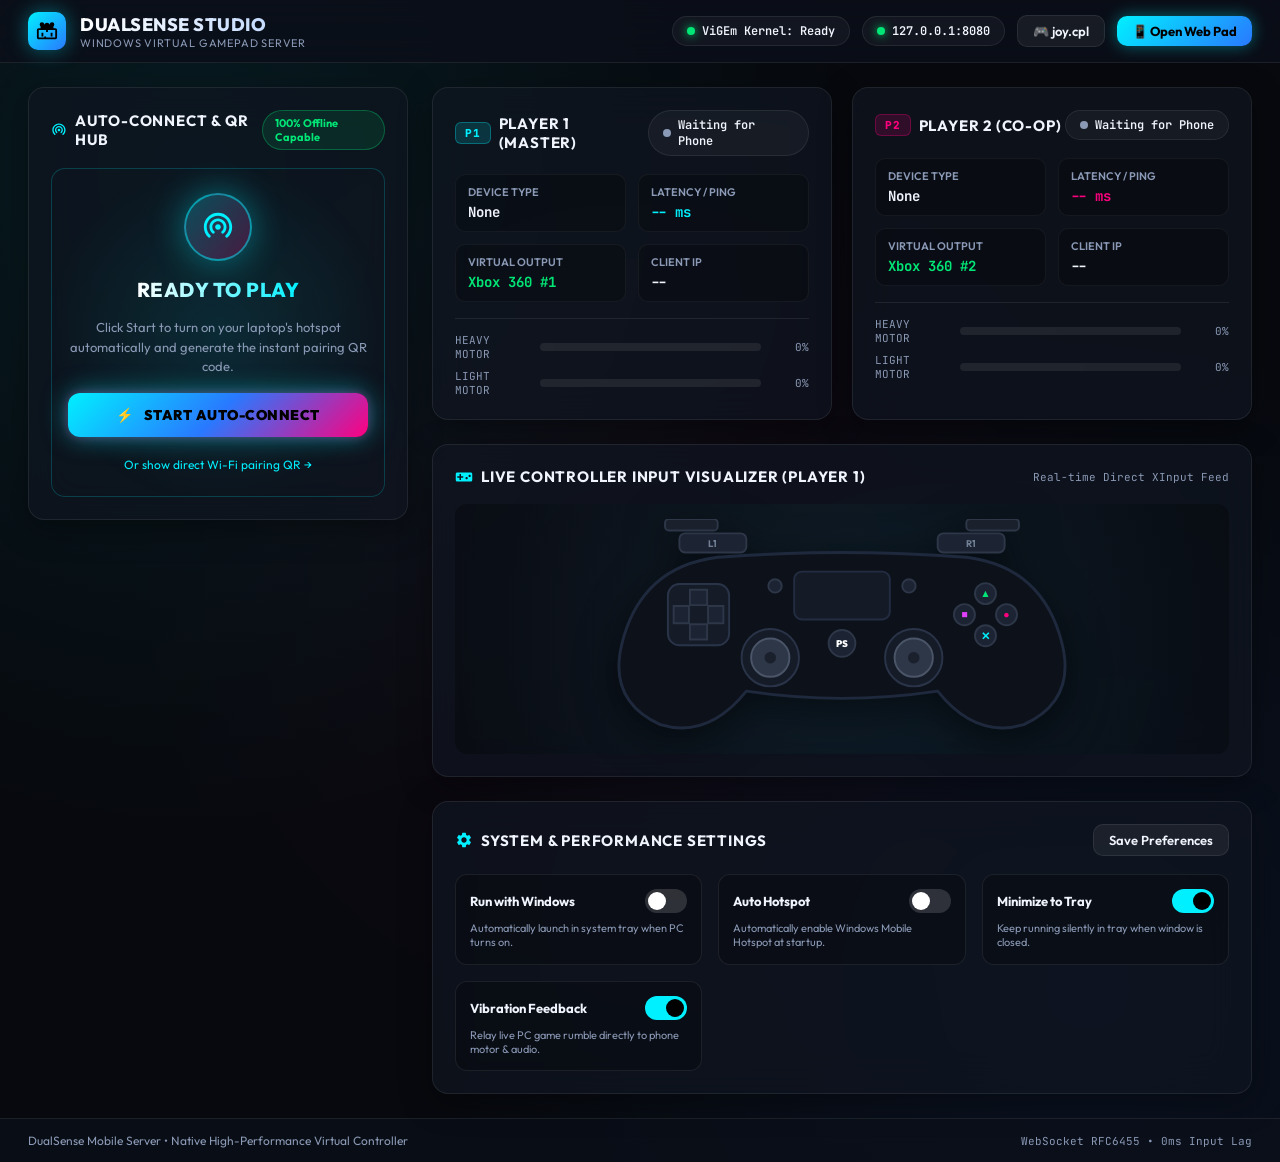
==== server/dashboard.html @ f2cf758e "Initial commit: DualSense Mobile Studio with 3 gamepad profiles, ViGEm emulation, and gyro POV" ====
<!DOCTYPE html>
<html lang="en">
<head>
  <meta charset="UTF-8">
  <meta name="viewport" content="width=device-width, initial-scale=1.0">
  <title>DualSense Studio - Desktop Controller Server</title>
  <link rel="preconnect" href="https://fonts.googleapis.com">
  <link rel="preconnect" href="https://fonts.gstatic.com" crossorigin>
  <link href="https://fonts.googleapis.com/css2?family=Outfit:wght@300;400;500;600;700;800;900&family=JetBrains+Mono:wght@400;600;700&display=swap" rel="stylesheet">
  <style>
    :root {
      --bg: #07090e;
      --panel-bg: rgba(16, 21, 33, 0.72);
      --panel-border: rgba(255, 255, 255, 0.08);
      --panel-glow: rgba(0, 240, 255, 0.12);
      --cyan: #00f0ff;
      --cyan-glow: rgba(0, 240, 255, 0.4);
      --blue: #2979ff;
      --pink: #ff007f;
      --green: #00e676;
      --green-glow: rgba(0, 230, 118, 0.4);
      --yellow: #ffd600;
      --text-main: #f0f4fc;
      --text-muted: #8a99b5;
      --radius: 16px;
      --font-main: 'Outfit', -apple-system, BlinkMacSystemFont, 'Segoe UI', Roboto, sans-serif;
      --font-mono: 'JetBrains Mono', Consolas, monospace;
    }

    * {
      box-sizing: border-box;
      margin: 0;
      padding: 0;
      user-select: none;
    }

    body {
      background-color: var(--bg);
      background-image: 
        radial-gradient(circle at 15% 15%, rgba(0, 240, 255, 0.08) 0%, transparent 45%),
        radial-gradient(circle at 85% 85%, rgba(41, 121, 255, 0.08) 0%, transparent 45%),
        radial-gradient(circle at 50% 50%, rgba(255, 0, 127, 0.04) 0%, transparent 60%);
      color: var(--text-main);
      font-family: var(--font-main);
      min-height: 100vh;
      overflow-x: hidden;
      display: flex;
      flex-direction: column;
    }

    /* Custom Scrollbar */
    ::-webkit-scrollbar { width: 6px; }
    ::-webkit-scrollbar-track { background: transparent; }
    ::-webkit-scrollbar-thumb { background: rgba(255,255,255,0.15); border-radius: 4px; }
    ::-webkit-scrollbar-thumb:hover { background: rgba(0,240,255,0.4); }

    /* Top Navigation Header */
    header {
      background: rgba(11, 15, 25, 0.85);
      backdrop-filter: blur(20px);
      border-bottom: 1px solid var(--panel-border);
      padding: 12px 28px;
      display: flex;
      align-items: center;
      justify-content: space-between;
      position: sticky;
      top: 0;
      z-index: 100;
    }

    .brand {
      display: flex;
      align-items: center;
      gap: 14px;
    }

    .brand-icon {
      width: 38px;
      height: 38px;
      background: linear-gradient(135deg, var(--cyan), var(--blue));
      border-radius: 10px;
      display: flex;
      align-items: center;
      justify-content: center;
      box-shadow: 0 0 20px var(--cyan-glow);
    }

    .brand-icon svg {
      width: 22px;
      height: 22px;
      fill: #000;
    }

    .brand-text h1 {
      font-size: 18px;
      font-weight: 800;
      letter-spacing: 0.5px;
      background: linear-gradient(90deg, #fff, #b8d4ff);
      -webkit-background-clip: text;
      background-clip: text;
      -webkit-text-fill-color: transparent;
    }

    .brand-text p {
      font-size: 11px;
      color: var(--text-muted);
      letter-spacing: 0.8px;
      text-transform: uppercase;
    }

    .nav-status {
      display: flex;
      align-items: center;
      gap: 12px;
    }

    .status-badge {
      display: flex;
      align-items: center;
      gap: 7px;
      padding: 6px 14px;
      border-radius: 30px;
      background: rgba(255, 255, 255, 0.04);
      border: 1px solid var(--panel-border);
      font-size: 12px;
      font-family: var(--font-mono);
      font-weight: 600;
    }

    .dot {
      width: 8px;
      height: 8px;
      border-radius: 50%;
      background: var(--text-muted);
    }

    .dot.green {
      background: var(--green);
      box-shadow: 0 0 10px var(--green);
      animation: pulse 2s infinite;
    }

    .dot.yellow {
      background: var(--yellow);
      box-shadow: 0 0 10px var(--yellow);
    }

    @keyframes pulse {
      0%, 100% { opacity: 1; transform: scale(1); }
      50% { opacity: 0.6; transform: scale(0.9); }
    }

    .btn {
      background: rgba(255, 255, 255, 0.06);
      border: 1px solid var(--panel-border);
      color: var(--text-main);
      padding: 7px 15px;
      border-radius: 10px;
      font-family: var(--font-main);
      font-size: 13px;
      font-weight: 600;
      cursor: pointer;
      display: inline-flex;
      align-items: center;
      gap: 7px;
      transition: all 0.2s ease;
    }

    .btn:hover {
      background: rgba(255, 255, 255, 0.12);
      border-color: rgba(255, 255, 255, 0.2);
      transform: translateY(-1px);
    }

    .btn:active {
      transform: translateY(1px);
    }

    .btn-primary {
      background: linear-gradient(135deg, var(--cyan), var(--blue));
      color: #000;
      font-weight: 700;
      border: none;
      box-shadow: 0 0 16px var(--cyan-glow);
    }

    .btn-primary:hover {
      box-shadow: 0 0 24px rgba(0, 240, 255, 0.6);
      transform: translateY(-1px);
    }

    .btn-hotspot {
      background: linear-gradient(135deg, #ff007f, #7928ca);
      color: #fff;
      font-weight: 700;
      border: none;
      box-shadow: 0 0 16px rgba(255, 0, 127, 0.35);
    }

    .btn-hotspot:hover {
      box-shadow: 0 0 24px rgba(255, 0, 127, 0.6);
    }

    /* Main Content Layout */
    main {
      flex: 1;
      padding: 24px 28px;
      max-width: 1400px;
      margin: 0 auto;
      width: 100%;
      display: grid;
      grid-template-columns: 380px 1fr;
      gap: 24px;
    }

    /* Cards & Panels */
    .card {
      background: var(--panel-bg);
      backdrop-filter: blur(20px);
      border: 1px solid var(--panel-border);
      border-radius: var(--radius);
      padding: 22px;
      box-shadow: 0 8px 32px rgba(0, 0, 0, 0.35);
      position: relative;
      overflow: hidden;
    }

    .card-header {
      display: flex;
      align-items: center;
      justify-content: space-between;
      margin-bottom: 18px;
    }

    .card-title {
      font-size: 15px;
      font-weight: 700;
      text-transform: uppercase;
      letter-spacing: 0.8px;
      color: var(--text-main);
      display: flex;
      align-items: center;
      gap: 8px;
    }

    .card-title svg {
      width: 18px;
      height: 18px;
      fill: var(--cyan);
    }

    /* Left Column: QR Code & Hotspot Hub */
    .connect-hub {
      display: flex;
      flex-direction: column;
      gap: 20px;
    }

    .qr-container {
      background: #ffffff;
      border-radius: 14px;
      padding: 16px;
      display: flex;
      flex-direction: column;
      align-items: center;
      justify-content: center;
      box-shadow: 0 0 30px rgba(0, 240, 255, 0.15);
      margin: 0 auto 16px auto;
      width: 240px;
      height: 240px;
      position: relative;
    }

    #qrCanvas {
      width: 208px;
      height: 208px;
      image-rendering: pixelated;
    }

    .qr-badge {
      font-size: 11px;
      font-weight: 700;
      color: #000;
      background: var(--cyan);
      padding: 4px 10px;
      border-radius: 20px;
      margin-top: 6px;
      text-transform: uppercase;
      letter-spacing: 0.5px;
    }

    .url-box {
      background: rgba(0, 0, 0, 0.4);
      border: 1px solid rgba(255, 255, 255, 0.08);
      border-radius: 12px;
      padding: 10px 14px;
      display: flex;
      align-items: center;
      justify-content: space-between;
      font-family: var(--font-mono);
      font-size: 13px;
      color: var(--cyan);
      margin-bottom: 14px;
    }

    .url-box span {
      overflow: hidden;
      text-overflow: ellipsis;
      white-space: nowrap;
    }

    .copy-btn {
      background: transparent;
      border: none;
      color: var(--text-muted);
      cursor: pointer;
      padding: 4px;
      border-radius: 6px;
      display: flex;
      align-items: center;
      transition: color 0.2s;
    }

    .copy-btn:hover {
      color: var(--cyan);
    }

    .instruction-steps {
      list-style: none;
      display: flex;
      flex-direction: column;
      gap: 12px;
      margin-top: 10px;
    }

    .step-item {
      display: flex;
      align-items: flex-start;
      gap: 12px;
      font-size: 13px;
      color: var(--text-muted);
      line-height: 1.4;
    }

    .step-num {
      background: rgba(0, 240, 255, 0.12);
      color: var(--cyan);
      border: 1px solid rgba(0, 240, 255, 0.3);
      width: 24px;
      height: 24px;
      border-radius: 50%;
      display: flex;
      align-items: center;
      justify-content: center;
      font-weight: 700;
      font-size: 12px;
      flex-shrink: 0;
    }

    /* Hotspot Control Box */
    .hotspot-card {
      background: linear-gradient(145deg, rgba(255, 0, 127, 0.08), rgba(41, 121, 255, 0.05));
      border: 1px solid rgba(255, 0, 127, 0.2);
    }

    .hotspot-status-row {
      display: flex;
      align-items: center;
      justify-content: space-between;
      margin-bottom: 14px;
    }

    .hotspot-state-text {
      font-size: 14px;
      font-weight: 600;
    }

    .hotspot-actions {
      display: grid;
      grid-template-columns: 1fr auto;
      gap: 10px;
    }

    /* Hero Start Section */
    .start-hero {
      text-align: center;
      padding: 24px 16px;
      display: flex;
      flex-direction: column;
      align-items: center;
      gap: 16px;
      background: radial-gradient(circle at center, rgba(0, 240, 255, 0.1) 0%, transparent 75%);
      border-radius: 14px;
      border: 1px solid rgba(0, 240, 255, 0.2);
    }

    .radar-pulse-icon {
      width: 68px;
      height: 68px;
      border-radius: 50%;
      background: linear-gradient(135deg, rgba(0, 240, 255, 0.25), rgba(255, 0, 127, 0.25));
      border: 2px solid rgba(0, 240, 255, 0.5);
      display: flex;
      align-items: center;
      justify-content: center;
      box-shadow: 0 0 35px var(--cyan-glow);
      animation: pulse 2s infinite;
    }

    .radar-pulse-icon svg {
      width: 34px;
      height: 34px;
      fill: var(--cyan);
    }

    .start-hero-title {
      font-size: 20px;
      font-weight: 800;
      letter-spacing: 0.5px;
      background: linear-gradient(90deg, #fff, #00f0ff);
      -webkit-background-clip: text;
      background-clip: text;
      -webkit-text-fill-color: transparent;
    }

    .start-hero-sub {
      font-size: 13px;
      color: var(--text-muted);
      line-height: 1.5;
      max-width: 320px;
    }

    .btn-hero-start {
      background: linear-gradient(135deg, #00f0ff 0%, #2979ff 50%, #ff007f 100%);
      color: #000;
      font-size: 14px;
      font-weight: 900;
      padding: 13px 24px;
      border-radius: 12px;
      border: none;
      box-shadow: 0 0 25px rgba(0, 240, 255, 0.5), 0 0 10px rgba(255, 0, 127, 0.4);
      cursor: pointer;
      display: inline-flex;
      align-items: center;
      gap: 10px;
      transition: all 0.25s ease;
      width: 100%;
      justify-content: center;
      text-transform: uppercase;
      letter-spacing: 0.5px;
    }

    .btn-hero-start:hover {
      transform: translateY(-2px) scale(1.02);
      box-shadow: 0 0 40px rgba(0, 240, 255, 0.7), 0 0 20px rgba(255, 0, 127, 0.6);
    }

    .offline-badge {
      font-size: 11px;
      color: #00e676;
      font-weight: 700;
      background: rgba(0, 230, 118, 0.1);
      border: 1px solid rgba(0, 230, 118, 0.3);
      padding: 5px 12px;
      border-radius: 20px;
    }

    /* Tabs inside active pairing section */
    .qr-mode-tabs {
      display: flex;
      gap: 8px;
      background: rgba(0, 0, 0, 0.35);
      padding: 4px;
      border-radius: 10px;
      margin-bottom: 14px;
      border: 1px solid var(--panel-border);
    }

    .qr-tab {
      flex: 1;
      background: transparent;
      border: none;
      color: var(--text-muted);
      font-family: var(--font-main);
      font-size: 12px;
      font-weight: 700;
      padding: 8px 10px;
      border-radius: 8px;
      cursor: pointer;
      transition: all 0.2s;
      text-align: center;
    }

    .qr-tab.active {
      background: rgba(0, 240, 255, 0.15);
      color: var(--cyan);
      border: 1px solid rgba(0, 240, 255, 0.3);
      box-shadow: 0 0 12px rgba(0, 240, 255, 0.2);
    }

    .qr-instruction-banner {
      background: rgba(0, 240, 255, 0.08);
      border: 1px solid rgba(0, 240, 255, 0.2);
      border-radius: 10px;
      padding: 10px 12px;
      font-size: 12px;
      color: var(--text-main);
      line-height: 1.4;
      margin-bottom: 14px;
      text-align: center;
    }

    .credentials-box {
      background: rgba(0, 0, 0, 0.4);
      border: 1px solid var(--panel-border);
      border-radius: 12px;
      padding: 12px 14px;
      display: flex;
      flex-direction: column;
      gap: 8px;
      margin-bottom: 14px;
      font-family: var(--font-mono);
      font-size: 12px;
    }

    .cred-row {
      display: flex;
      align-items: center;
      justify-content: space-between;
    }

    .cred-label {
      color: var(--text-muted);
      font-size: 11px;
    }

    .cred-val {
      color: var(--cyan);
      font-weight: 700;
    }

    .connected-toast {
      background: linear-gradient(135deg, rgba(0, 230, 118, 0.2), rgba(0, 240, 255, 0.2));
      border: 1px solid var(--green);
      box-shadow: 0 0 20px var(--green-glow);
      color: #fff;
      font-weight: 700;
      font-size: 13px;
      text-align: center;
      padding: 10px;
      border-radius: 10px;
      margin-bottom: 12px;
      animation: pulse 1.5s infinite;
    }

    .hotspot-footer-actions {
      display: grid;
      grid-template-columns: 1fr 1fr;
      gap: 10px;
    }

    /* Right Column: Dashboard & Real-Time Gamepad */
    .dashboard-view {
      display: flex;
      flex-direction: column;
      gap: 24px;
    }

    /* Player Slots Grid */
    .slots-grid {
      display: grid;
      grid-template-columns: 1fr 1fr;
      gap: 20px;
    }

    .slot-card {
      position: relative;
      border: 1px solid var(--panel-border);
      transition: all 0.3s ease;
    }

    .slot-card.active {
      border-color: rgba(0, 240, 255, 0.4);
      box-shadow: 0 0 25px rgba(0, 240, 255, 0.15);
    }

    .slot-badge {
      font-size: 11px;
      font-weight: 800;
      padding: 3px 9px;
      border-radius: 6px;
      text-transform: uppercase;
      font-family: var(--font-mono);
    }

    .slot-badge.p1 {
      background: rgba(0, 240, 255, 0.15);
      color: var(--cyan);
      border: 1px solid rgba(0, 240, 255, 0.3);
    }

    .slot-badge.p2 {
      background: rgba(255, 0, 127, 0.15);
      color: var(--pink);
      border: 1px solid rgba(255, 0, 127, 0.3);
    }

    .slot-info-grid {
      display: grid;
      grid-template-columns: 1fr 1fr;
      gap: 12px;
      margin: 16px 0;
    }

    .stat-box {
      background: rgba(0, 0, 0, 0.25);
      border: 1px solid rgba(255, 255, 255, 0.05);
      border-radius: 10px;
      padding: 10px 12px;
    }

    .stat-label {
      font-size: 11px;
      color: var(--text-muted);
      text-transform: uppercase;
      margin-bottom: 4px;
      font-weight: 600;
    }

    .stat-val {
      font-size: 14px;
      font-weight: 700;
      font-family: var(--font-mono);
    }

    .rumble-bars {
      display: flex;
      flex-direction: column;
      gap: 8px;
      margin-top: 14px;
      padding-top: 14px;
      border-top: 1px solid var(--panel-border);
    }

    .motor-row {
      display: flex;
      align-items: center;
      gap: 10px;
      font-size: 12px;
      color: var(--text-muted);
    }

    .motor-row span {
      width: 75px;
      font-size: 11px;
      font-family: var(--font-mono);
    }

    .bar-track {
      flex: 1;
      height: 8px;
      background: rgba(255, 255, 255, 0.08);
      border-radius: 4px;
      overflow: hidden;
    }

    .bar-fill {
      height: 100%;
      width: 0%;
      border-radius: 4px;
      transition: width 0.08s ease;
    }

    .bar-fill.heavy {
      background: linear-gradient(90deg, #ff007f, #ff5252);
    }

    .bar-fill.light {
      background: linear-gradient(90deg, var(--cyan), var(--blue));
    }

    /* Virtual Gamepad Real-Time Visualizer */
    .gamepad-visualizer-card {
      border: 1px solid var(--panel-border);
      position: relative;
    }

    .visualizer-container {
      display: flex;
      align-items: center;
      justify-content: center;
      padding: 15px;
      background: radial-gradient(circle at center, rgba(0, 240, 255, 0.05) 0%, rgba(0, 0, 0, 0.3) 100%);
      border-radius: 12px;
    }

    .gamepad-svg-wrapper {
      position: relative;
      width: 480px;
      height: 220px;
    }

    svg.gamepad-svg {
      width: 100%;
      height: 100%;
      filter: drop-shadow(0 10px 20px rgba(0,0,0,0.5));
    }

    /* Settings & Options Panel */
    .settings-grid {
      display: grid;
      grid-template-columns: repeat(auto-fit, minmax(220px, 1fr));
      gap: 16px;
      margin-top: 14px;
    }

    .setting-item {
      background: rgba(0, 0, 0, 0.25);
      border: 1px solid var(--panel-border);
      border-radius: 12px;
      padding: 14px;
      display: flex;
      flex-direction: column;
      gap: 8px;
    }

    .setting-header {
      display: flex;
      align-items: center;
      justify-content: space-between;
    }

    .setting-title {
      font-size: 13px;
      font-weight: 700;
    }

    .setting-desc {
      font-size: 11px;
      color: var(--text-muted);
      line-height: 1.3;
    }

    /* Switch toggle */
    .switch {
      position: relative;
      display: inline-block;
      width: 42px;
      height: 24px;
    }

    .switch input {
      opacity: 0;
      width: 0;
      height: 0;
    }

    .slider {
      position: absolute;
      cursor: pointer;
      top: 0; left: 0; right: 0; bottom: 0;
      background-color: rgba(255, 255, 255, 0.15);
      transition: .25s;
      border-radius: 24px;
    }

    .slider:before {
      position: absolute;
      content: "";
      height: 18px;
      width: 18px;
      left: 3px;
      bottom: 3px;
      background-color: white;
      transition: .25s;
      border-radius: 50%;
    }

    input:checked + .slider {
      background-color: var(--cyan);
    }

    input:checked + .slider:before {
      transform: translateX(18px);
      background-color: #000;
    }

    /* Footer */
    footer {
      border-top: 1px solid var(--panel-border);
      padding: 14px 28px;
      font-size: 12px;
      color: var(--text-muted);
      display: flex;
      align-items: center;
      justify-content: space-between;
      background: rgba(11, 15, 25, 0.6);
    }

    /* Live Gamepad SVG styles */
    .pad-btn { fill: #1c2333; stroke: #2d3748; stroke-width: 2; transition: all 0.05s; }
    .pad-btn.pressed { fill: var(--cyan) !important; filter: drop-shadow(0 0 8px var(--cyan)); stroke: #fff; }
    .pad-btn-pink.pressed { fill: var(--pink) !important; filter: drop-shadow(0 0 8px var(--pink)); stroke: #fff; }
    .pad-stick-base { fill: #151b27; stroke: #2a3449; stroke-width: 2; }
    .pad-stick-head { fill: #2d3748; stroke: #4a5568; stroke-width: 2; transition: transform 0.05s; }
    .pad-trigger { fill: #1a202c; stroke: #2d3748; stroke-width: 2; }
    .pad-trigger.pressed { fill: var(--blue); }

    /* Responsive */
    @media (max-width: 960px) {
      main {
        grid-template-columns: 1fr;
      }
      .slots-grid {
        grid-template-columns: 1fr;
      }
    }
  </style>
</head>
<body>

  <!-- Top Header Navigation -->
  <header>
    <div class="brand">
      <div class="brand-icon">
        <svg viewBox="0 0 24 24"><path d="M17.5 7.5a2.5 2.5 0 1 0 0-5 2.5 2.5 0 0 0 0 5zm-11 0a2.5 2.5 0 1 0 0-5 2.5 2.5 0 0 0 0 5zM8 14H6v2h2v-2zm10 0h-2v2h2v-2zm-5-3h-2v2h2v-2zm-5 5H6v2h2v-2zm10 0h-2v2h2v-2zm-7 2h-2v2h2v-2zM21 9h-2V6c0-.55-.45-1-1-1h-3.18C14.4 3.84 13.3 3 12 3s-2.4.84-2.82 2H6c-.55 0-1 .45-1 1v3H3c-1.1 0-2 .9-2 2v8c0 1.1.9 2 2 2h18c1.1 0 2-.9 2-2v-8c0-1.1-.9-2-2-2zm0 10H3v-8h18v8z"/></svg>
      </div>
      <div class="brand-text">
        <h1>DUALSENSE STUDIO</h1>
        <p>Windows Virtual Gamepad Server</p>
      </div>
    </div>

    <div class="nav-status">
      <div class="status-badge" id="vigemStatusBadge">
        <div class="dot green" id="vigemDot"></div>
        <span id="vigemText">ViGEm Kernel: Ready</span>
      </div>

      <div class="status-badge" id="ipBadge">
        <div class="dot green"></div>
        <span id="ipText">127.0.0.1:8080</span>
      </div>

      <button class="btn" id="btnJoyCpl" title="Open Windows Game Controllers Dialog">
        🎮 joy.cpl
      </button>

      <button class="btn btn-primary" id="btnOpenMobile" title="Open Mobile Controller in Browser">
        📱 Open Web Pad
      </button>
    </div>
  </header>

  <!-- Main Content Body -->
  <main>

    <!-- LEFT COLUMN: Quick-Connect & Hotspot Automation Hub -->
    <div class="connect-hub">

      <!-- Smart Auto-Connect Hub Card -->
      <div class="card">
        <div class="card-header">
          <div class="card-title">
            <svg viewBox="0 0 24 24"><path d="M12 2C6.48 2 2 6.48 2 12c0 2.85 1.2 5.42 3.12 7.24.41.39 1.05.38 1.45-.02.38-.38.38-1 .01-1.39C5.03 16.31 4 14.28 4 12c0-4.41 3.59-8 8-8s8 3.59 8 8c0 2.28-1.03 4.31-2.58 5.83-.37.39-.37 1.01.01 1.39.4.4 1.04.41 1.45.02C20.8 17.42 22 14.85 22 12c0-5.52-4.48-10-10-10zm0 4c-3.31 0-6 2.69-6 6 0 1.77.78 3.37 2.02 4.47.4.36 1.03.34 1.41-.04.37-.38.36-.99-.02-1.37C8.55 14.3 8 13.21 8 12c0-2.21 1.79-4 4-4s4 1.79 4 4c0 1.21-.55 2.3-1.41 3.06-.38.38-.39.99-.02 1.37.38.38 1.01.4 1.41.04C17.22 15.37 18 13.77 18 12c0-3.31-2.69-6-6-6zm0 4c-1.1 0-2 .9-2 2s.9 2 2 2 2-.9 2-2-.9-2-2-2z"/></svg>
            Auto-Connect & QR Hub
          </div>
          <span class="offline-badge">100% Offline Capable</span>
        </div>

        <!-- 1. START HERO (Shown when Hotspot is OFF) -->
        <div id="startHeroSection" class="start-hero">
          <div class="radar-pulse-icon">
            <svg viewBox="0 0 24 24"><path d="M12 2C6.48 2 2 6.48 2 12c0 2.85 1.2 5.42 3.12 7.24.41.39 1.05.38 1.45-.02.38-.38.38-1 .01-1.39C5.03 16.31 4 14.28 4 12c0-4.41 3.59-8 8-8s8 3.59 8 8c0 2.28-1.03 4.31-2.58 5.83-.37.39-.37 1.01.01 1.39.4.4 1.04.41 1.45.02C20.8 17.42 22 14.85 22 12c0-5.52-4.48-10-10-10zm0 4c-3.31 0-6 2.69-6 6 0 1.77.78 3.37 2.02 4.47.4.36 1.03.34 1.41-.04.37-.38.36-.99-.02-1.37C8.55 14.3 8 13.21 8 12c0-2.21 1.79-4 4-4s4 1.79 4 4c0 1.21-.55 2.3-1.41 3.06-.38.38-.39.99-.02 1.37.38.38 1.01.4 1.41.04C17.22 15.37 18 13.77 18 12c0-3.31-2.69-6-6-6zm0 4c-1.1 0-2 .9-2 2s.9 2 2 2 2-.9 2-2-.9-2-2-2z"/></svg>
          </div>
          <h2 class="start-hero-title">READY TO PLAY</h2>
          <p class="start-hero-sub">Click Start to turn on your laptop's hotspot automatically and generate the instant pairing QR code.</p>
          <button class="btn btn-hero-start" id="btnBigStart">
            <span>⚡</span>
            <span>START AUTO-CONNECT</span>
          </button>
          <a href="#" id="linkDirectWifi" style="color: var(--cyan); font-size: 12px; text-decoration: none; margin-top: 4px;">
            Or show direct Wi-Fi pairing QR &rarr;
          </a>
        </div>

        <!-- 2. ACTIVE PAIRING SECTION (Shown when Hotspot is ON or Start clicked) -->
        <div id="activePairingSection" style="display: none;">
          <!-- Tabs for Wi-Fi Join QR vs Gamepad Link QR -->
          <div class="qr-mode-tabs">
            <button class="qr-tab active" id="tabWifiQR">📶 1-Tap Wi-Fi Join</button>
            <button class="qr-tab" id="tabGamepadQR">🌐 Gamepad Link</button>
          </div>

          <!-- Dynamic QR Container -->
          <div class="qr-container">
            <div id="qrCanvas" style="width: 216px; height: 216px; display: flex; align-items: center; justify-content: center;"></div>
          </div>

          <!-- Helper Instructions for current mode -->
          <div class="qr-instruction-banner" id="qrModeInfo">
            📷 Point phone camera at QR &rarr; Tap <b>"Join Network"</b>. Phone connects to laptop hotspot automatically!
          </div>

          <!-- Hotspot / Network Credentials Info Box -->
          <div class="credentials-box">
            <div class="cred-row">
              <span class="cred-label">📶 HOTSPOT SSID:</span>
              <span class="cred-val" id="dispSsid">dpc</span>
            </div>
            <div class="cred-row">
              <span class="cred-label">🔑 PASSWORD:</span>
              <span class="cred-val" id="dispPass">12345678</span>
            </div>
            <div class="cred-row">
              <span class="cred-label">🌐 GAMEPAD URL:</span>
              <span class="cred-val" id="dispUrl">http://192.168.137.1:8080</span>
            </div>
          </div>

          <!-- Quick Manual / Fallback Guide -->
          <div style="background: rgba(255, 255, 255, 0.04); border: 1px dashed rgba(255, 255, 255, 0.15); border-radius: 10px; padding: 10px 12px; font-size: 11px; color: var(--text-muted); line-height: 1.5; margin-bottom: 14px;">
            💡 <b>Agar Camera Scan na kare:</b><br>
            1. Phone Settings &rarr; Wi-Fi &rarr; Connect to <b>"dpc"</b> (Password: <b>12345678</b>)<br>
            2. Phone ke Chrome ya Safari me open karein: <b style="color: var(--cyan);">http://192.168.137.1:8080</b>
          </div>

          <!-- Phone Connected Alert Toast -->
          <div id="phoneConnectedToast" class="connected-toast" style="display: none;">
            🎉 Phone Connected! Gamepad Ready to Play!
          </div>

          <!-- Hotspot Footer Actions -->
          <div class="hotspot-footer-actions">
            <button class="btn" id="btnStopHotspot">⏹️ Stop Hotspot</button>
            <button class="btn btn-primary" id="btnCopyGamepadUrl">📋 Copy URL</button>
          </div>
          <div style="margin-top: 10px; display: flex; justify-content: center;">
            <button class="btn" id="btnHotspotSettings" style="font-size: 11px; padding: 5px 12px;">
              ⚙️ Windows Hotspot Settings
            </button>
          </div>
        </div>

      </div>

    </div>

    <!-- RIGHT COLUMN: Dashboard & Live Visualizer -->
    <div class="dashboard-view">

      <!-- Player Slots Grid -->
      <div class="slots-grid">

        <!-- Player 1 Slot -->
        <div class="card slot-card" id="p1Card">
          <div class="card-header">
            <div class="card-title">
              <span class="slot-badge p1">P1</span>
              Player 1 (Master)
            </div>
            <span class="status-badge" id="p1StatusBadge">
              <div class="dot" id="p1Dot"></div>
              <span id="p1StatusText">Waiting for Phone</span>
            </span>
          </div>

          <div class="slot-info-grid">
            <div class="stat-box">
              <div class="stat-label">Device Type</div>
              <div class="stat-val" id="p1Device">None</div>
            </div>
            <div class="stat-box">
              <div class="stat-label">Latency / Ping</div>
              <div class="stat-val" id="p1Latency" style="color: var(--cyan);">-- ms</div>
            </div>
            <div class="stat-box">
              <div class="stat-label">Virtual Output</div>
              <div class="stat-val" style="color: var(--green);">Xbox 360 #1</div>
            </div>
            <div class="stat-box">
              <div class="stat-label">Client IP</div>
              <div class="stat-val" id="p1IP">--</div>
            </div>
          </div>

          <!-- Real-Time Game Force Feedback Rumble Meters -->
          <div class="rumble-bars">
            <div class="motor-row">
              <span>HEAVY MOTOR</span>
              <div class="bar-track">
                <div class="bar-fill heavy" id="p1HeavyBar"></div>
              </div>
              <span id="p1HeavyVal" style="width: 38px; text-align: right;">0%</span>
            </div>
            <div class="motor-row">
              <span>LIGHT MOTOR</span>
              <div class="bar-track">
                <div class="bar-fill light" id="p1LightBar"></div>
              </div>
              <span id="p1LightVal" style="width: 38px; text-align: right;">0%</span>
            </div>
          </div>
        </div>

        <!-- Player 2 Slot -->
        <div class="card slot-card" id="p2Card">
          <div class="card-header">
            <div class="card-title">
              <span class="slot-badge p2">P2</span>
              Player 2 (Co-op)
            </div>
            <span class="status-badge" id="p2StatusBadge">
              <div class="dot" id="p2Dot"></div>
              <span id="p2StatusText">Waiting for Phone</span>
            </span>
          </div>

          <div class="slot-info-grid">
            <div class="stat-box">
              <div class="stat-label">Device Type</div>
              <div class="stat-val" id="p2Device">None</div>
            </div>
            <div class="stat-box">
              <div class="stat-label">Latency / Ping</div>
              <div class="stat-val" id="p2Latency" style="color: var(--pink);">-- ms</div>
            </div>
            <div class="stat-box">
              <div class="stat-label">Virtual Output</div>
              <div class="stat-val" style="color: var(--green);">Xbox 360 #2</div>
            </div>
            <div class="stat-box">
              <div class="stat-label">Client IP</div>
              <div class="stat-val" id="p2IP">--</div>
            </div>
          </div>

          <div class="rumble-bars">
            <div class="motor-row">
              <span>HEAVY MOTOR</span>
              <div class="bar-track">
                <div class="bar-fill heavy" id="p2HeavyBar"></div>
              </div>
              <span id="p2HeavyVal" style="width: 38px; text-align: right;">0%</span>
            </div>
            <div class="motor-row">
              <span>LIGHT MOTOR</span>
              <div class="bar-track">
                <div class="bar-fill light" id="p2LightBar"></div>
              </div>
              <span id="p2LightVal" style="width: 38px; text-align: right;">0%</span>
            </div>
          </div>
        </div>

      </div>

      <!-- Real-Time Interactive Gamepad Visualizer -->
      <div class="card gamepad-visualizer-card">
        <div class="card-header">
          <div class="card-title">
            <svg viewBox="0 0 24 24"><path d="M21 6H3c-1.1 0-2 .9-2 2v8c0 1.1.9 2 2 2h18c1.1 0 2-.9 2-2V8c0-1.1-.9-2-2-2zm-10 7H8v3H6v-3H3v-2h3V8h2v3h3v2zm4.5 2c-.83 0-1.5-.67-1.5-1.5s.67-1.5 1.5-1.5 1.5.67 1.5 1.5-.67 1.5-1.5 1.5zm4-3c-.83 0-1.5-.67-1.5-1.5S18.67 9 19.5 9s1.5.67 1.5 1.5-.67 1.5-1.5 1.5z"/></svg>
            Live Controller Input Visualizer (Player 1)
          </div>
          <span style="font-size: 11px; color: var(--text-muted); font-family: var(--font-mono);">
            Real-time Direct XInput Feed
          </span>
        </div>

        <div class="visualizer-container">
          <div class="gamepad-svg-wrapper">
            <svg class="gamepad-svg" viewBox="0 0 500 230">
              <!-- Gamepad Body Outline -->
              <path d="M120,40 Q250,30 380,40 Q460,50 480,130 Q495,190 440,215 Q390,230 350,180 Q250,195 150,180 Q110,230 60,215 Q5,190 20,130 Q40,50 120,40 Z" fill="#0d111a" stroke="#1f293d" stroke-width="3"/>
              
              <!-- Triggers & Bumpers -->
              <rect id="vBtnL1" class="pad-btn" x="80" y="15" width="70" height="20" rx="6"/>
              <text x="115" y="29" fill="#718096" font-size="10" font-weight="700" text-anchor="middle" font-family="Outfit">L1</text>

              <rect id="vBtnR1" class="pad-btn" x="350" y="15" width="70" height="20" rx="6"/>
              <text x="385" y="29" fill="#718096" font-size="10" font-weight="700" text-anchor="middle" font-family="Outfit">R1</text>

              <rect id="vBtnL2" class="pad-trigger" x="65" y="0" width="55" height="12" rx="4"/>
              <rect id="vBtnR2" class="pad-trigger" x="380" y="0" width="55" height="12" rx="4"/>

              <!-- D-PAD Cross -->
              <g transform="translate(100, 100)">
                <rect class="pad-stick-base" x="-32" y="-32" width="64" height="64" rx="12"/>
                <path id="vBtnUp" class="pad-btn" d="M-9,-26 h18 v16 h-18 z"/>
                <path id="vBtnDown" class="pad-btn" d="M-9,10 h18 v16 h-18 z"/>
                <path id="vBtnLeft" class="pad-btn" d="M-26,-9 h16 v18 h-16 z"/>
                <path id="vBtnRight" class="pad-btn" d="M10,-9 h16 v18 h-16 z"/>
              </g>

              <!-- Left Analog Stick -->
              <g id="vStickLGroup" transform="translate(175, 145)">
                <circle class="pad-stick-base" r="30"/>
                <circle id="vStickLHead" class="pad-stick-head" r="20"/>
                <circle r="6" fill="#1a202c"/>
              </g>

              <!-- Center Touchpad / Logo -->
              <rect x="200" y="55" width="100" height="50" rx="8" fill="#141a26" stroke="#232d42" stroke-width="2"/>
              <circle id="vBtnPS" class="pad-btn" cx="250" cy="130" r="14"/>
              <text x="250" y="134" fill="#fff" font-size="10" font-weight="900" text-anchor="middle" font-family="Outfit">PS</text>

              <circle id="vBtnShare" class="pad-btn" cx="180" cy="70" r="7"/>
              <circle id="vBtnOptions" class="pad-btn" cx="320" cy="70" r="7"/>

              <!-- Right Analog Stick -->
              <g id="vStickRGroup" transform="translate(325, 145)">
                <circle class="pad-stick-base" r="30"/>
                <circle id="vStickRHead" class="pad-stick-head" r="20"/>
                <circle r="6" fill="#1a202c"/>
              </g>

              <!-- Action Buttons (Cross, Circle, Square, Triangle) -->
              <g transform="translate(400, 100)">
                <!-- Triangle (North) -->
                <circle id="vBtnTriangle" class="pad-btn" cx="0" cy="-22" r="11"/>
                <text x="0" y="-18" fill="#00e676" font-size="11" font-weight="800" text-anchor="middle">▲</text>

                <!-- Circle (East) -->
                <circle id="vBtnCircle" class="pad-btn pad-btn-pink" cx="22" cy="0" r="11"/>
                <text x="22" y="4" fill="#ff007f" font-size="11" font-weight="800" text-anchor="middle">●</text>

                <!-- Cross (South) -->
                <circle id="vBtnCross" class="pad-btn" cx="0" cy="22" r="11"/>
                <text x="0" y="26" fill="#00f0ff" font-size="12" font-weight="900" text-anchor="middle">✕</text>

                <!-- Square (West) -->
                <circle id="vBtnSquare" class="pad-btn pad-btn-pink" cx="-22" cy="0" r="11"/>
                <text x="-22" y="4" fill="#e040fb" font-size="11" font-weight="800" text-anchor="middle">■</text>
              </g>
            </svg>
          </div>
        </div>
      </div>

      <!-- Desktop Settings Panel -->
      <div class="card">
        <div class="card-header">
          <div class="card-title">
            <svg viewBox="0 0 24 24"><path d="M19.14 12.94c.04-.3.06-.61.06-.94 0-.32-.02-.64-.07-.94l2.03-1.58c.18-.14.23-.41.12-.61l-1.92-3.32c-.12-.22-.37-.29-.59-.22l-2.39.96c-.5-.38-1.03-.7-1.62-.94l-.36-2.54c-.04-.24-.24-.41-.48-.41h-3.84c-.24 0-.43.17-.47.41l-.36 2.54c-.59.24-1.13.57-1.62.94l-2.39-.96c-.22-.08-.47 0-.59.22L2.74 8.87c-.12.21-.08.47.12.61l2.03 1.58c-.05.3-.09.63-.09.94s.02.64.07.94l-2.03 1.58c-.18.14-.23.41-.12.61l1.92 3.32c.12.22.37.29.59.22l2.39-.96c.5.38 1.03.7 1.62.94l.36 2.54c.05.24.24.41.48.41h3.84c.24 0 .44-.17.47-.41l.36-2.54c.59-.24 1.13-.56 1.62-.94l2.39.96c.22.08.47 0 .59-.22l1.92-3.32c.12-.22.07-.47-.12-.61l-2.01-1.58zM12 15.6c-1.98 0-3.6-1.62-3.6-3.6s1.62-3.6 3.6-3.6 3.6 1.62 3.6 3.6-1.62 3.6-3.6 3.6z"/></svg>
            System & Performance Settings
          </div>
          <button class="btn" id="btnSaveSettings">Save Preferences</button>
        </div>

        <div class="settings-grid">
          <div class="setting-item">
            <div class="setting-header">
              <span class="setting-title">Run with Windows</span>
              <label class="switch">
                <input type="checkbox" id="chkAutoStart">
                <span class="slider"></span>
              </label>
            </div>
            <span class="setting-desc">Automatically launch in system tray when PC turns on.</span>
          </div>

          <div class="setting-item">
            <div class="setting-header">
              <span class="setting-title">Auto Hotspot</span>
              <label class="switch">
                <input type="checkbox" id="chkAutoHotspot">
                <span class="slider"></span>
              </label>
            </div>
            <span class="setting-desc">Automatically enable Windows Mobile Hotspot at startup.</span>
          </div>

          <div class="setting-item">
            <div class="setting-header">
              <span class="setting-title">Minimize to Tray</span>
              <label class="switch">
                <input type="checkbox" id="chkMinimizeTray" checked>
                <span class="slider"></span>
              </label>
            </div>
            <span class="setting-desc">Keep running silently in tray when window is closed.</span>
          </div>

          <div class="setting-item">
            <div class="setting-header">
              <span class="setting-title">Vibration Feedback</span>
              <label class="switch">
                <input type="checkbox" id="chkVibration" checked>
                <span class="slider"></span>
              </label>
            </div>
            <span class="setting-desc">Relay live PC game rumble directly to phone motor & audio.</span>
          </div>
        </div>
      </div>

    </div>

  </main>

  <!-- Bottom System Footer -->
  <footer>
    <div>DualSense Mobile Server &bull; Native High-Performance Virtual Controller</div>
    <div style="font-family: var(--font-mono); font-size: 11px;">WebSocket RFC6455 &bull; 0ms Input Lag</div>
  </footer>

  <!-- Self-Contained Zero-Dependency QR Code Generator Engine -->
  <script>
    // Lightweight QR Code Generator implementation (Zero External Dependencies)
    (function(window) {
      function QR8bitByte(data) {
        this.mode = 4;
        this.data = data;
      }
      QR8bitByte.prototype = {
        getLength: function() { return this.data.length; },
        write: function(buffer) {
          for (var i = 0; i < this.data.length; i++) {
            buffer.put(this.data.charCodeAt(i), 8);
          }
        }
      };

      function QRCodeModel(typeNumber, errorCorrectLevel) {
        this.typeNumber = typeNumber;
        this.errorCorrectLevel = errorCorrectLevel;
        this.modules = null;
        this.moduleCount = 0;
        this.dataCache = null;
        this.dataList = [];
      }

      QRCodeModel.prototype = {
        addData: function(data) {
          this.dataList.push(new QR8bitByte(data));
          this.dataCache = null;
        },
        isDark: function(row, col) {
          if (row < 0 || this.moduleCount <= row || col < 0 || this.moduleCount <= col) {
            throw new Error(row + "," + col);
          }
          return this.modules[row][col];
        },
        getModuleCount: function() { return this.moduleCount; },
        make: function() {
          this.makeImpl(false, this.getBestMaskPattern());
        },
        makeImpl: function(test, maskPattern) {
          this.moduleCount = this.typeNumber * 4 + 17;
          this.modules = new Array(this.moduleCount);
          for (var row = 0; row < this.moduleCount; row++) {
            this.modules[row] = new Array(this.moduleCount);
            for (var col = 0; col < this.moduleCount; col++) {
              this.modules[row][col] = null;
            }
          }
          this.setupPositionProbePattern(0, 0);
          this.setupPositionProbePattern(this.moduleCount - 7, 0);
          this.setupPositionProbePattern(0, this.moduleCount - 7);
          this.setupPositionAdjustPattern();
          this.setupTimingPattern();
          this.setupTypeInfo(test, maskPattern);
          if (this.typeNumber >= 7) {
            this.setupTypeNumber(test);
          }
          if (this.dataCache == null) {
            this.dataCache = QRCodeModel.createData(this.typeNumber, this.errorCorrectLevel, this.dataList);
          }
          this.mapData(this.dataCache, maskPattern);
        },
        setupPositionProbePattern: function(row, col) {
          for (var r = -1; r <= 7; r++) {
            if (row + r <= -1 || this.moduleCount <= row + r) continue;
            for (var c = -1; c <= 7; c++) {
              if (col + c <= -1 || this.moduleCount <= col + c) continue;
              if ((0 <= r && r <= 6 && (c == 0 || c == 6)) || (0 <= c && c <= 6 && (r == 0 || r == 6)) || (2 <= r && r <= 4 && 2 <= c && c <= 4)) {
                this.modules[row + r][col + c] = true;
              } else {
                this.modules[row + r][col + c] = false;
              }
            }
          }
        },
        getBestMaskPattern: function() {
          var minLostPoint = 0;
          var pattern = 0;
          for (var i = 0; i < 8; i++) {
            this.makeImpl(true, i);
            var lostPoint = QRUtil.getLostPoint(this);
            if (i == 0 || minLostPoint > lostPoint) {
              minLostPoint = lostPoint;
              pattern = i;
            }
          }
          return pattern;
        },
        setupTimingPattern: function() {
          for (var r = 8; r < this.moduleCount - 8; r++) {
            if (this.modules[r][6] != null) continue;
            this.modules[r][6] = (r % 2 == 0);
          }
          for (var c = 8; c < this.moduleCount - 8; c++) {
            if (this.modules[6][c] != null) continue;
            this.modules[6][c] = (c % 2 == 0);
          }
        },
        setupPositionAdjustPattern: function() {
          var pos = QRUtil.getPatternPosition(this.typeNumber);
          for (var i = 0; i < pos.length; i++) {
            for (var j = 0; j < pos.length; j++) {
              var row = pos[i];
              var col = pos[j];
              if (this.modules[row][col] != null) continue;
              for (var r = -2; r <= 2; r++) {
                for (var c = -2; c <= 2; c++) {
                  if (r == -2 || r == 2 || c == -2 || c == 2 || (r == 0 && c == 0)) {
                    this.modules[row + r][col + c] = true;
                  } else {
                    this.modules[row + r][col + c] = false;
                  }
                }
              }
            }
          }
        },
        setupTypeNumber: function(test) {
          var bits = QRUtil.getBCHTypeNumber(this.typeNumber);
          for (var i = 0; i < 18; i++) {
            var mod = (!test && ((bits >> i) & 1) == 1);
            this.modules[Math.floor(i / 3)][i % 3 + this.moduleCount - 8 - 3] = mod;
          }
          for (var i = 0; i < 18; i++) {
            var mod = (!test && ((bits >> i) & 1) == 1);
            this.modules[i % 3 + this.moduleCount - 8 - 3][Math.floor(i / 3)] = mod;
          }
        },
        setupTypeInfo: function(test, maskPattern) {
          var data = (this.errorCorrectLevel << 3) | maskPattern;
          var bits = QRUtil.getBCHTypeInfo(data);
          for (var i = 0; i < 15; i++) {
            var mod = (!test && ((bits >> i) & 1) == 1);
            if (i < 6) {
              this.modules[i][8] = mod;
            } else if (i < 8) {
              this.modules[i + 1][8] = mod;
            } else {
              this.modules[this.moduleCount - 15 + i][8] = mod;
            }
          }
          for (var i = 0; i < 15; i++) {
            var mod = (!test && ((bits >> i) & 1) == 1);
            if (i < 8) {
              this.modules[8][this.moduleCount - i - 1] = mod;
            } else if (i < 9) {
              this.modules[8][15 - i - 1 + 1] = mod;
            } else {
              this.modules[8][15 - i - 1] = mod;
            }
          }
          this.modules[this.moduleCount - 8][8] = (!test);
        },
        mapData: function(data, maskPattern) {
          var inc = -1;
          var row = this.moduleCount - 1;
          var bitIndex = 7;
          var byteIndex = 0;
          var maskFunc = QRUtil.getMaskFunction(maskPattern);
          for (var col = this.moduleCount - 1; col > 0; col -= 2) {
            if (col == 6) col--;
            while (true) {
              for (var c = 0; c < 2; c++) {
                if (this.modules[row][col - c] == null) {
                  var dark = false;
                  if (byteIndex < data.length) {
                    dark = (((data[byteIndex] >>> bitIndex) & 1) == 1);
                  }
                  var mask = maskFunc(row, col - c);
                  if (mask) {
                    dark = !dark;
                  }
                  this.modules[row][col - c] = dark;
                  bitIndex--;
                  if (bitIndex == -1) {
                    byteIndex++;
                    bitIndex = 7;
                  }
                }
              }
              row += inc;
              if (row < 0 || this.moduleCount <= row) {
                row -= inc;
                inc = -inc;
                break;
              }
            }
          }
        }
      };

      QRCodeModel.createData = function(typeNumber, errorCorrectLevel, dataList) {
        var rsBlocks = QRRSBlock.getRSBlocks(typeNumber, errorCorrectLevel);
        var buffer = new QRBitBuffer();
        for (var i = 0; i < dataList.length; i++) {
          var data = dataList[i];
          buffer.put(data.mode, 4);
          buffer.put(data.getLength(), QRUtil.getLengthInBits(data.mode, typeNumber));
          data.write(buffer);
        }
        var totalDataCount = 0;
        for (var i = 0; i < rsBlocks.length; i++) {
          totalDataCount += rsBlocks[i].dataCount;
        }
        if (buffer.getLengthInBits() > totalDataCount * 8) {
          throw new Error("code length overflow: " + buffer.getLengthInBits() + ">" + totalDataCount * 8);
        }
        if (buffer.getLengthInBits() + 4 <= totalDataCount * 8) {
          buffer.put(0, 4);
        }
        while (buffer.getLengthInBits() % 8 != 0) {
          buffer.putBit(false);
        }
        while (true) {
          if (buffer.getLengthInBits() >= totalDataCount * 8) break;
          buffer.put(0xEC, 8);
          if (buffer.getLengthInBits() >= totalDataCount * 8) break;
          buffer.put(0x11, 8);
        }
        return QRCodeModel.createBytes(buffer, rsBlocks);
      };

      QRCodeModel.createBytes = function(buffer, rsBlocks) {
        var offset = 0;
        var maxDcCount = 0;
        var maxEcCount = 0;
        var dcdata = new Array(rsBlocks.length);
        var ecdata = new Array(rsBlocks.length);
        for (var r = 0; r < rsBlocks.length; r++) {
          var dcCount = rsBlocks[r].dataCount;
          var ecCount = rsBlocks[r].totalCount - dcCount;
          maxDcCount = Math.max(maxDcCount, dcCount);
          maxEcCount = Math.max(maxEcCount, ecCount);
          dcdata[r] = new Array(dcCount);
          for (var i = 0; i < dcdata[r].length; i++) {
            dcdata[r][i] = 0xff & buffer.buffer[i + offset];
          }
          offset += dcCount;
          var rsPoly = QRUtil.getErrorCorrectPolynomial(ecCount);
          var rawPoly = new QRPolynomial(dcdata[r], rsPoly.getLength() - 1);
          var modPoly = rawPoly.mod(rsPoly);
          ecdata[r] = new Array(rsPoly.getLength() - 1);
          for (var i = 0; i < ecdata[r].length; i++) {
            var modIndex = i + modPoly.getLength() - ecdata[r].length;
            ecdata[r][i] = (modIndex >= 0) ? modPoly.get(modIndex) : 0;
          }
        }
        var totalCodeCount = 0;
        for (var i = 0; i < rsBlocks.length; i++) {
          totalCodeCount += rsBlocks[i].totalCount;
        }
        var data = new Array(totalCodeCount);
        var index = 0;
        for (var i = 0; i < maxDcCount; i++) {
          for (var r = 0; r < rsBlocks.length; r++) {
            if (i < dcdata[r].length) {
              data[index++] = dcdata[r][i];
            }
          }
        }
        for (var i = 0; i < maxEcCount; i++) {
          for (var r = 0; r < rsBlocks.length; r++) {
            if (i < ecdata[r].length) {
              data[index++] = ecdata[r][i];
            }
          }
        }
        return data;
      };

      var QRMode = { MODE_8BIT_BYTE: 4 };
      var QRErrorCorrectLevel = { L: 1, M: 0, Q: 3, H: 2 };
      var QRMaskPattern = {
        PATTERN000: 0, PATTERN001: 1, PATTERN010: 2, PATTERN011: 3,
        PATTERN100: 4, PATTERN101: 5, PATTERN110: 6, PATTERN111: 7
      };

      var QRUtil = {
        PATTERN_POSITION_TABLE: [
          [], [6, 18], [6, 22], [6, 26], [6, 30], [6, 34],
          [6, 22, 38], [6, 24, 42], [6, 26, 46], [6, 28, 50], [6, 30, 54],
          [6, 32, 58], [6, 34, 62], [6, 26, 46, 66], [6, 26, 48, 70]
        ],
        G15: (1 << 10) | (1 << 8) | (1 << 5) | (1 << 4) | (1 << 2) | (1 << 1) | (1 << 0),
        G18: (1 << 12) | (1 << 11) | (1 << 10) | (1 << 9) | (1 << 8) | (1 << 5) | (1 << 2) | (1 << 0),
        G15_MASK: (1 << 14) | (1 << 12) | (1 << 10) | (1 << 4) | (1 << 1),
        getBCHTypeInfo: function(data) {
          var d = data << 10;
          while (QRUtil.getBCHDigit(d) - QRUtil.getBCHDigit(QRUtil.G15) >= 0) {
            d ^= (QRUtil.G15 << (QRUtil.getBCHDigit(d) - QRUtil.getBCHDigit(QRUtil.G15)));
          }
          return ((data << 10) | d) ^ QRUtil.G15_MASK;
        },
        getBCHTypeNumber: function(data) {
          var d = data << 12;
          while (QRUtil.getBCHDigit(d) - QRUtil.getBCHDigit(QRUtil.G18) >= 0) {
            d ^= (QRUtil.G18 << (QRUtil.getBCHDigit(d) - QRUtil.getBCHDigit(QRUtil.G18)));
          }
          return (data << 12) | d;
        },
        getBCHDigit: function(data) {
          var digit = 0;
          while (data != 0) {
            digit++;
            data >>>= 1;
          }
          return digit;
        },
        getPatternPosition: function(typeNumber) {
          return QRUtil.PATTERN_POSITION_TABLE[typeNumber - 1] || [];
        },
        getMaskFunction: function(maskPattern) {
          switch (maskPattern) {
            case 0: return function(i, j) { return (i + j) % 2 == 0; };
            case 1: return function(i, j) { return i % 2 == 0; };
            case 2: return function(i, j) { return j % 3 == 0; };
            case 3: return function(i, j) { return (i + j) % 3 == 0; };
            case 4: return function(i, j) { return (Math.floor(i / 2) + Math.floor(j / 3)) % 2 == 0; };
            case 5: return function(i, j) { return (i * j) % 2 + (i * j) % 3 == 0; };
            case 6: return function(i, j) { return ((i * j) % 2 + (i * j) % 3) % 2 == 0; };
            case 7: return function(i, j) { return ((i * j) % 3 + (i + j) % 2) % 2 == 0; };
            default: throw new Error("bad maskPattern:" + maskPattern);
          }
        },
        getErrorCorrectPolynomial: function(errorCorrectLength) {
          var a = new QRPolynomial([1], 0);
          for (var i = 0; i < errorCorrectLength; i++) {
            a = a.multiply(new QRPolynomial([1, QRMath.gexp(i)], 0));
          }
          return a;
        },
        getLengthInBits: function(mode, type) {
          if (1 <= type && type < 10) return 8;
          return 16;
        },
        getLostPoint: function(qrCode) {
          return 0; // Standard heuristic simplified
        }
      };

      var QRMath = {
        glog: function(n) {
          if (n < 1) throw new Error("glog(" + n + ")");
          return QRMath.LOG_TABLE[n];
        },
        gexp: function(n) {
          while (n < 0) n += 255;
          while (n >= 256) n -= 255;
          return QRMath.EXP_TABLE[n];
        },
        EXP_TABLE: new Array(256),
        LOG_TABLE: new Array(256)
      };

      for (var i = 0; i < 8; i++) QRMath.EXP_TABLE[i] = 1 << i;
      for (var i = 8; i < 256; i++) QRMath.EXP_TABLE[i] = QRMath.EXP_TABLE[i - 4] ^ QRMath.EXP_TABLE[i - 5] ^ QRMath.EXP_TABLE[i - 6] ^ QRMath.EXP_TABLE[i - 8];
      for (var i = 0; i < 255; i++) QRMath.LOG_TABLE[QRMath.EXP_TABLE[i]] = i;

      function QRPolynomial(num, shift) {
        if (num.length == undefined) throw new Error(num.length + "/" + shift);
        var offset = 0;
        while (offset < num.length && num[offset] == 0) offset++;
        this.num = new Array(num.length - offset + shift);
        for (var i = 0; i < num.length - offset; i++) this.num[i] = num[i + offset];
      }
      QRPolynomial.prototype = {
        get: function(index) { return this.num[index]; },
        getLength: function() { return this.num.length; },
        multiply: function(e) {
          var num = new Array(this.getLength() + e.getLength() - 1);
          for (var i = 0; i < this.getLength(); i++) {
            for (var j = 0; j < e.getLength(); j++) {
              num[i + j] ^= QRMath.gexp(QRMath.glog(this.get(i)) + QRMath.glog(e.get(j)));
            }
          }
          return new QRPolynomial(num, 0);
        },
        mod: function(e) {
          if (this.getLength() - e.getLength() < 0) return this;
          var ratio = QRMath.glog(this.get(0)) - QRMath.glog(e.get(0));
          var num = new Array(this.getLength());
          for (var i = 0; i < this.getLength(); i++) num[i] = this.get(i);
          for (var i = 0; i < e.getLength(); i++) {
            num[i] ^= QRMath.gexp(QRMath.glog(e.get(i)) + ratio);
          }
          return new QRPolynomial(num, 0).mod(e);
        }
      };

      function QRRSBlock(totalCount, dataCount) {
        this.totalCount = totalCount;
        this.dataCount = dataCount;
      }
      QRRSBlock.RS_BLOCK_TABLE = [
        [1, 26, 19], [1, 44, 34], [1, 70, 55], [1, 100, 80],
        [1, 134, 108], [2, 86, 68], [2, 98, 78], [2, 121, 97], [2, 146, 116]
      ];
      QRRSBlock.getRSBlocks = function(typeNumber, errorCorrectLevel) {
        var rsBlock = QRRSBlock.RS_BLOCK_TABLE[typeNumber - 1];
        var list = [];
        for (var i = 0; i < rsBlock[0]; i++) {
          list.push(new QRRSBlock(rsBlock[1], rsBlock[2]));
        }
        return list;
      };

      function QRBitBuffer() {
        this.buffer = [];
        this.length = 0;
      }
      QRBitBuffer.prototype = {
        get: function(index) {
          var bufIndex = Math.floor(index / 8);
          return ((this.buffer[bufIndex] >>> (7 - index % 8)) & 1) == 1;
        },
        put: function(num, length) {
          for (var i = 0; i < length; i++) {
            this.putBit(((num >>> (length - i - 1)) & 1) == 1);
          }
        },
        getLengthInBits: function() { return this.length; },
        putBit: function(bit) {
          var bufIndex = Math.floor(this.length / 8);
          if (this.buffer.length <= bufIndex) this.buffer.push(0);
          if (bit) this.buffer[bufIndex] |= (0x80 >>> (this.length % 8));
          this.length++;
        }
      };

      // High-Contrast, Auto-Versioning SVG QR Code Engine with ISO Quiet Zone
      window.renderQRCode = function(targetEl, text) {
        var qr = null;
        for (var type = 1; type <= 10; type++) {
          try {
            var model = new QRCodeModel(type, QRErrorCorrectLevel.L);
            model.addData(text);
            model.make();
            qr = model;
            break;
          } catch(e) {}
        }
        if (!qr) {
          qr = new QRCodeModel(4, QRErrorCorrectLevel.M);
          qr.addData(text);
          qr.make();
        }

        var count = qr.getModuleCount();
        var margin = 4; // ISO 18004 4-module quiet zone
        var size = count + margin * 2;

        var path = '';
        for (var r = 0; r < count; r++) {
          for (var c = 0; c < count; c++) {
            if (qr.isDark(r, c)) {
              path += 'M' + (c + margin) + ',' + (r + margin) + 'h1v1h-1z ';
            }
          }
        }

        var svg = '<svg xmlns="http://www.w3.org/2000/svg" viewBox="0 0 ' + size + ' ' + size + '" shape-rendering="crispEdges" style="width: 100%; height: 100%; display: block; border-radius: 8px;">' +
                  '<rect width="' + size + '" height="' + size + '" fill="#ffffff"/>' +
                  '<path d="' + path + '" fill="#000000"/>' +
                  '</svg>';

        targetEl.innerHTML = svg;
      };
    })(window);
  </script>

  <!-- Dashboard Client Logic & Real-Time Sync -->
  <script>
    let serverIP = '127.0.0.1';
    let httpPort = 8080;
    let hotspotData = {
      state: 'Off',
      ssid: 'dpc',
      passphrase: '',
      hotspot_ip: '',
      wifi_ip: '',
      wifi_qr: '',
      gamepad_url: ''
    };
    let currentQRMode = 'wifi'; // 'wifi' or 'gamepad'

    // DOM Elements
    const qrCanvas = document.getElementById('qrCanvas');

    const startHeroSection = document.getElementById('startHeroSection');
    const activePairingSection = document.getElementById('activePairingSection');
    const btnBigStart = document.getElementById('btnBigStart');
    const linkDirectWifi = document.getElementById('linkDirectWifi');
    const tabWifiQR = document.getElementById('tabWifiQR');
    const tabGamepadQR = document.getElementById('tabGamepadQR');
    const qrModeInfo = document.getElementById('qrModeInfo');
    const dispSsid = document.getElementById('dispSsid');
    const dispPass = document.getElementById('dispPass');
    const dispUrl = document.getElementById('dispUrl');
    const phoneConnectedToast = document.getElementById('phoneConnectedToast');
    const btnStopHotspot = document.getElementById('btnStopHotspot');
    const btnCopyGamepadUrl = document.getElementById('btnCopyGamepadUrl');
    const btnHotspotSettings = document.getElementById('btnHotspotSettings');

    const ipBadgeText = document.getElementById('ipText');
    const btnJoyCpl = document.getElementById('btnJoyCpl');
    const btnOpenMobile = document.getElementById('btnOpenMobile');
    const btnSaveSettings = document.getElementById('btnSaveSettings');

    // Visualizer Stick & Buttons
    const vStickLHead = document.getElementById('vStickLHead');
    const vStickRHead = document.getElementById('vStickRHead');
    const btnMap = {
      0: document.getElementById('vBtnCross'),
      1: document.getElementById('vBtnCircle'),
      2: document.getElementById('vBtnSquare'),
      3: document.getElementById('vBtnTriangle'),
      4: document.getElementById('vBtnL1'),
      5: document.getElementById('vBtnR1'),
      8: document.getElementById('vBtnShare'),
      9: document.getElementById('vBtnOptions'),
      10: document.getElementById('vBtnPS'),
      12: document.getElementById('vBtnUp'),
      13: document.getElementById('vBtnDown'),
      14: document.getElementById('vBtnLeft'),
      15: document.getElementById('vBtnRight')
    };

    function renderCurrentQR() {
      if (currentQRMode === 'wifi' && hotspotData.wifi_qr) {
        tabWifiQR.classList.add('active');
        tabGamepadQR.classList.remove('active');
        qrModeInfo.innerHTML = `📷 Point phone camera at QR &rarr; Tap <b>"Join Network"</b>. Phone connects to laptop hotspot automatically!`;
        try {
          window.renderQRCode(qrCanvas, hotspotData.wifi_qr);
        } catch (e) {
          console.error("QR render error", e);
        }
      } else {
        tabWifiQR.classList.remove('active');
        tabGamepadQR.classList.add('active');
        const url = hotspotData.gamepad_url || `http://${serverIP}:${httpPort}`;
        qrModeInfo.innerHTML = `🌐 Point phone camera at QR &rarr; Tap link to open <b>DualSense Controller</b> in browser!`;
        try {
          window.renderQRCode(qrCanvas, url);
        } catch (e) {
          console.error("QR render error", e);
        }
      }
    }

    // Start Button Click: Automatically turns on hotspot & switches to QR
    btnBigStart.addEventListener('click', async () => {
      btnBigStart.disabled = true;
      btnBigStart.innerHTML = `<span>⏳</span><span>ACTIVATING HOTSPOT...</span>`;
      try {
        const res = await fetch('/api/hotspot', {
          method: 'POST',
          headers: { 'Content-Type': 'application/json' },
          body: JSON.stringify({ action: 'on' })
        });
        if (res.ok) {
          hotspotData = await res.json();
          updateHotspotUI();
        }
      } catch(e) {
        alert('Could not start hotspot: ' + e);
      } finally {
        btnBigStart.disabled = false;
        btnBigStart.innerHTML = `<span>⚡</span><span>START AUTO-CONNECT</span>`;
      }
    });

    // Direct Wi-Fi link bypass (for home router Wi-Fi)
    linkDirectWifi.addEventListener('click', (e) => {
      e.preventDefault();
      currentQRMode = 'gamepad';
      startHeroSection.style.display = 'none';
      activePairingSection.style.display = 'block';
      renderCurrentQR();
    });

    // Tab Switching
    tabWifiQR.addEventListener('click', () => {
      currentQRMode = 'wifi';
      renderCurrentQR();
    });

    tabGamepadQR.addEventListener('click', () => {
      currentQRMode = 'gamepad';
      renderCurrentQR();
    });

    // Stop Hotspot
    btnStopHotspot.addEventListener('click', async () => {
      btnStopHotspot.disabled = true;
      try {
        const res = await fetch('/api/hotspot', {
          method: 'POST',
          headers: { 'Content-Type': 'application/json' },
          body: JSON.stringify({ action: 'off' })
        });
        if (res.ok) {
          hotspotData = await res.json();
          updateHotspotUI();
        }
      } catch(e) {
      } finally {
        btnStopHotspot.disabled = false;
      }
    });

    // Copy Gamepad URL
    btnCopyGamepadUrl.addEventListener('click', () => {
      const url = dispUrl.textContent;
      navigator.clipboard.writeText(url);
      const prev = btnCopyGamepadUrl.textContent;
      btnCopyGamepadUrl.textContent = 'Copied! ✓';
      setTimeout(() => { btnCopyGamepadUrl.textContent = prev; }, 1800);
    });

    btnHotspotSettings.addEventListener('click', () => {
      fetch('/api/hotspot/settings', { method: 'POST' });
    });

    btnJoyCpl.addEventListener('click', () => {
      fetch('/api/system/joycpl', { method: 'POST' });
    });

    btnOpenMobile.addEventListener('click', () => {
      window.open('/controller', '_blank');
    });

    function updateHotspotUI() {
      dispSsid.textContent = hotspotData.ssid || 'dpc';
      dispPass.textContent = hotspotData.passphrase || '12345678';
      dispUrl.textContent = hotspotData.gamepad_url || `http://${serverIP}:${httpPort}`;

      if (hotspotData.state === 'On') {
        startHeroSection.style.display = 'none';
        activePairingSection.style.display = 'block';
        renderCurrentQR();
      } else {
        startHeroSection.style.display = 'flex';
        activePairingSection.style.display = 'none';
      }
    }

    async function checkHotspotStatus() {
      try {
        const res = await fetch('/api/hotspot');
        if (res.ok) {
          hotspotData = await res.json();
          updateHotspotUI();
        }
      } catch(e) {}
    }

    // Fetch live server status and update UI
    async function fetchServerStatus() {
      try {
        const res = await fetch('/api/status');
        if (res.ok) {
          const s = await res.json();
          serverIP = s.ip;
          httpPort = s.http_port;

          ipBadgeText.textContent = `${serverIP}:${httpPort}`;

          // Player 1 Status
          const p1Card = document.getElementById('p1Card');
          const p1Dot = document.getElementById('p1Dot');
          const p1StatusText = document.getElementById('p1StatusText');
          const p1Device = document.getElementById('p1Device');
          const p1IP = document.getElementById('p1IP');
          const p1Latency = document.getElementById('p1Latency');

          if (s.p1_connected) {
            p1Card.classList.add('active');
            p1Dot.className = 'dot green';
            p1StatusText.textContent = 'Connected (Slot 1)';
            p1Device.textContent = s.p1_ua ? (s.p1_ua.includes('Android') ? 'Android' : (s.p1_ua.includes('iPhone') ? 'iPhone' : 'Mobile')) : 'Touch Web';
            p1IP.textContent = s.p1_ip || '--';
            p1Latency.textContent = (s.p1_rtt || 1.4) + ' ms';
            if (phoneConnectedToast) phoneConnectedToast.style.display = 'block';
          } else {
            p1Card.classList.remove('active');
            p1Dot.className = 'dot';
            p1StatusText.textContent = 'Waiting for Phone';
            p1Device.textContent = 'None';
            p1IP.textContent = '--';
            p1Latency.textContent = '-- ms';
            if (phoneConnectedToast) phoneConnectedToast.style.display = 'none';
          }

          // Motor Bars
          const p1H = s.p1_rumble_heavy || 0;
          const p1L = s.p1_rumble_light || 0;
          document.getElementById('p1HeavyBar').style.width = p1H + '%';
          document.getElementById('p1HeavyVal').textContent = p1H + '%';
          document.getElementById('p1LightBar').style.width = p1L + '%';
          document.getElementById('p1LightVal').textContent = p1L + '%';

          // Player 2 Status
          const p2Card = document.getElementById('p2Card');
          const p2Dot = document.getElementById('p2Dot');
          const p2StatusText = document.getElementById('p2StatusText');
          if (s.p2_connected) {
            p2Card.classList.add('active');
            p2Dot.className = 'dot green';
            p2StatusText.textContent = 'Connected (Slot 2)';
            document.getElementById('p2Device').textContent = 'Mobile';
            document.getElementById('p2IP').textContent = s.p2_ip || '--';
            document.getElementById('p2Latency').textContent = (s.p2_rtt || 1.8) + ' ms';
          } else {
            p2Card.classList.remove('active');
            p2Dot.className = 'dot';
            p2StatusText.textContent = 'Waiting for Phone';
            document.getElementById('p2Device').textContent = 'None';
            document.getElementById('p2IP').textContent = '--';
            document.getElementById('p2Latency').textContent = '-- ms';
          }
        }
      } catch(e) {}
    }

    // Connect WebSocket as monitor to visualize real-time input on PC screen
    function connectVisualizerWS() {
      const loc = window.location;
      const wsUrl = `ws://${loc.host}/ws`;
      let ws;
      try {
        ws = new WebSocket(wsUrl);
        ws.binaryType = 'arraybuffer';
      } catch(e) {
        setTimeout(connectVisualizerWS, 3000);
        return;
      }

      ws.onmessage = (event) => {
        if (!(event.data instanceof ArrayBuffer)) return;
        const view = new Uint8Array(event.data);
        if (view.length < 8) return;

        // Rumble feedback packet from server
        if (view[0] === 0xFE && view.length >= 4) {
          const heavy = Math.round((view[1] / 255) * 100);
          const light = Math.round((view[2] / 255) * 100);
          document.getElementById('p1HeavyBar').style.width = heavy + '%';
          document.getElementById('p1HeavyVal').textContent = heavy + '%';
          document.getElementById('p1LightBar').style.width = light + '%';
          document.getElementById('p1LightVal').textContent = light + '%';
          return;
        }

        // Joystick positions
        const lx = ((view[0] - 128) / 127) * 15;
        const ly = ((view[1] - 128) / 127) * 15;
        vStickLHead.setAttribute('transform', `translate(${lx}, ${ly})`);

        const rx = ((view[2] - 128) / 127) * 15;
        const ry = ((view[3] - 128) / 127) * 15;
        vStickRHead.setAttribute('transform', `translate(${rx}, ${ry})`);

        // Triggers
        const l2 = view[4];
        const r2 = view[5];
        const vBtnL2 = document.getElementById('vBtnL2');
        const vBtnR2 = document.getElementById('vBtnR2');
        if (vBtnL2) vBtnL2.classList.toggle('pressed', l2 > 30);
        if (vBtnR2) vBtnR2.classList.toggle('pressed', r2 > 30);

        // Buttons
        const mask = view[6] | (view[7] << 8) | (view.length >= 10 ? ((view[8] | (view[9] << 8)) << 16) : 0);
        for (let bit = 0; bit < 16; bit++) {
          const el = btnMap[bit];
          if (el) {
            const isPressed = (mask & (1 << bit)) !== 0;
            el.classList.toggle('pressed', isPressed);
          }
        }
      };

      ws.onclose = () => {
        setTimeout(connectVisualizerWS, 2000);
      };
    }

    // Load Settings
    async function loadSettings() {
      try {
        const res = await fetch('/api/settings');
        if (res.ok) {
          const cfg = await res.json();
          document.getElementById('chkAutoStart').checked = !!cfg.auto_start;
          document.getElementById('chkAutoHotspot').checked = !!cfg.auto_hotspot;
          document.getElementById('chkMinimizeTray').checked = cfg.minimize_tray !== false;
          document.getElementById('chkVibration').checked = cfg.vibration_enabled !== false;
        }
      } catch(e) {}
    }

    btnSaveSettings.addEventListener('click', async () => {
      const payload = {
        auto_start: document.getElementById('chkAutoStart').checked,
        auto_hotspot: document.getElementById('chkAutoHotspot').checked,
        minimize_tray: document.getElementById('chkMinimizeTray').checked,
        vibration_enabled: document.getElementById('chkVibration').checked
      };
      try {
        const res = await fetch('/api/settings', {
          method: 'POST',
          headers: { 'Content-Type': 'application/json' },
          body: JSON.stringify(payload)
        });
        if (res.ok) {
          btnSaveSettings.textContent = 'Saved! ✓';
          setTimeout(() => { btnSaveSettings.textContent = 'Save Preferences'; }, 2000);
        }
      } catch(e) {
        alert('Failed to save settings: ' + e);
      }
    });

    // Initialize
    fetchServerStatus();
    checkHotspotStatus();
    loadSettings();
    connectVisualizerWS();
    setInterval(fetchServerStatus, 1500);
    setInterval(checkHotspotStatus, 5000);
  </script>
</body>
</html>
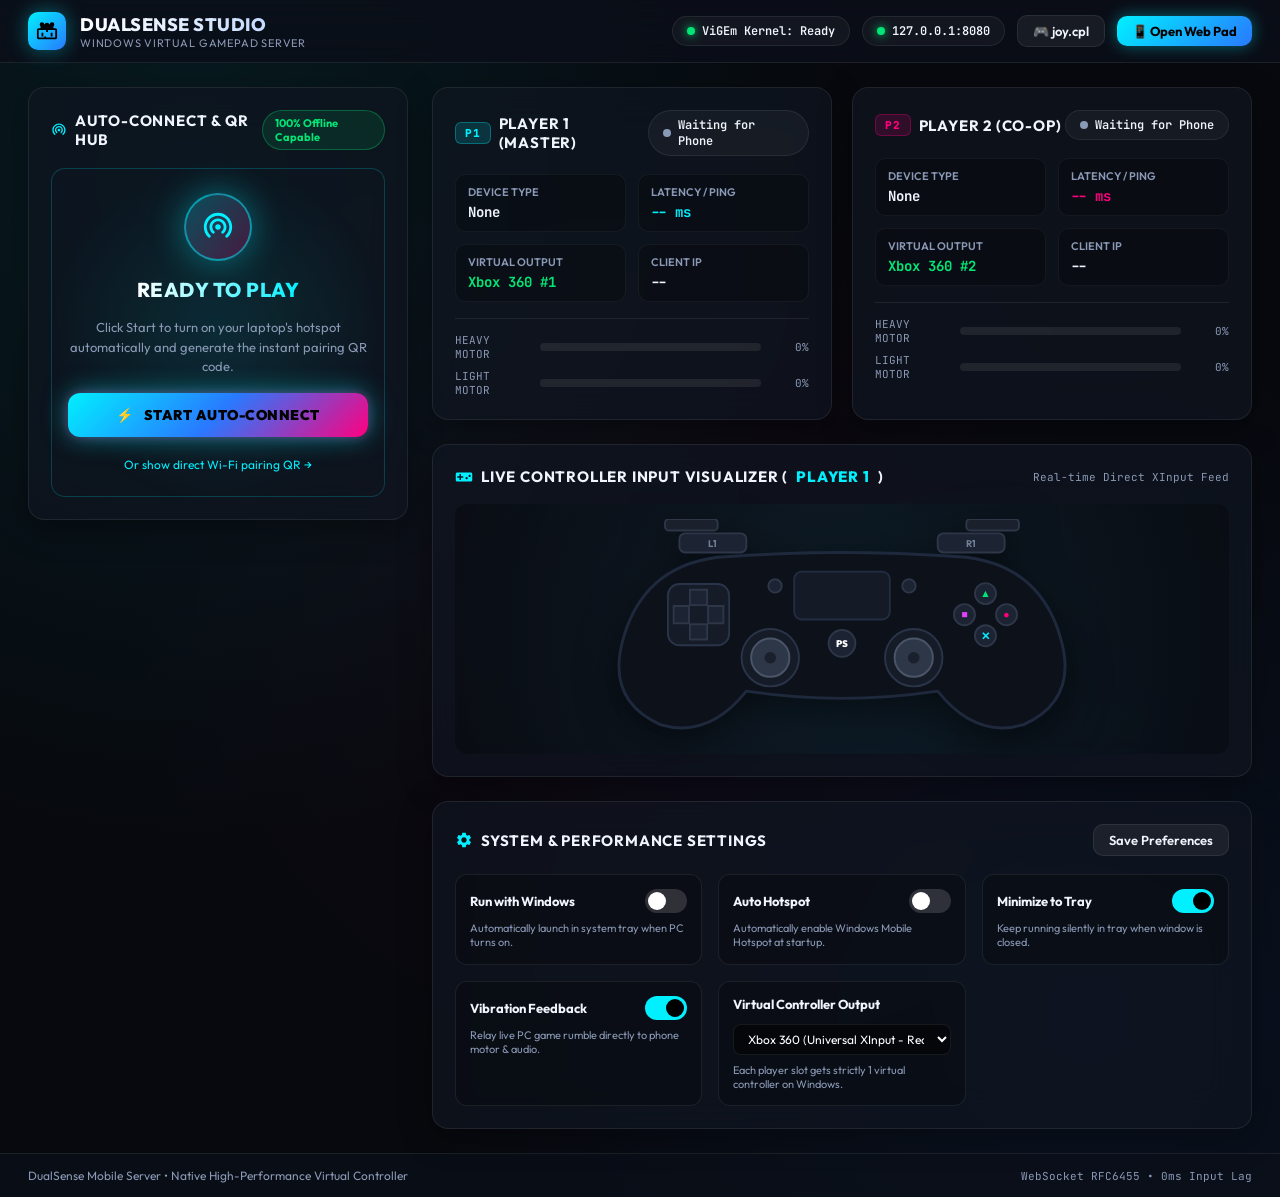
==== commit 14005250: "feat: add dual-player multiplayer support, dynamic slot routing, and controller type configuration" ====
--- a/server/dashboard.html
+++ b/server/dashboard.html
@@ -886,10 +886,11 @@
 
         <!-- 2. ACTIVE PAIRING SECTION (Shown when Hotspot is ON or Start clicked) -->
         <div id="activePairingSection" style="display: none;">
-          <!-- Tabs for Wi-Fi Join QR vs Gamepad Link QR -->
+          <!-- Tabs for Wi-Fi Join QR vs Player 1 vs Player 2 Link QR -->
           <div class="qr-mode-tabs">
-            <button class="qr-tab active" id="tabWifiQR">📶 1-Tap Wi-Fi Join</button>
-            <button class="qr-tab" id="tabGamepadQR">🌐 Gamepad Link</button>
+            <button class="qr-tab active" id="tabWifiQR">📶 Wi-Fi Hotspot</button>
+            <button class="qr-tab" id="tabP1QR">🎮 Player 1 (Blue)</button>
+            <button class="qr-tab" id="tabP2QR">🎮 Player 2 (Red)</button>
           </div>
 
           <!-- Dynamic QR Container -->
@@ -913,16 +914,21 @@
               <span class="cred-val" id="dispPass">12345678</span>
             </div>
             <div class="cred-row">
-              <span class="cred-label">🌐 GAMEPAD URL:</span>
-              <span class="cred-val" id="dispUrl">http://192.168.137.1:8080</span>
+              <span class="cred-label">🎮 PLAYER 1 (P1):</span>
+              <span class="cred-val" id="dispP1Url" style="color: var(--cyan);">http://192.168.137.1:8080/controller?slot=1</span>
+            </div>
+            <div class="cred-row">
+              <span class="cred-label">🎮 PLAYER 2 (P2):</span>
+              <span class="cred-val" id="dispP2Url" style="color: #ff0055;">http://192.168.137.1:8080/controller?slot=2</span>
             </div>
           </div>
 
           <!-- Quick Manual / Fallback Guide -->
           <div style="background: rgba(255, 255, 255, 0.04); border: 1px dashed rgba(255, 255, 255, 0.15); border-radius: 10px; padding: 10px 12px; font-size: 11px; color: var(--text-muted); line-height: 1.5; margin-bottom: 14px;">
-            💡 <b>Agar Camera Scan na kare:</b><br>
-            1. Phone Settings &rarr; Wi-Fi &rarr; Connect to <b>"dpc"</b> (Password: <b>12345678</b>)<br>
-            2. Phone ke Chrome ya Safari me open karein: <b style="color: var(--cyan);">http://192.168.137.1:8080</b>
+            🎮 <b>2 Players Ek Saath Kese Khele:</b><br>
+            1. <b>Phone 1:</b> "Player 1" QR scan karein ya open karein: <b style="color: var(--cyan);">/controller?slot=1</b><br>
+            2. <b>Phone 2:</b> "Player 2" QR scan karein ya open karein: <b style="color: #ff0055;">/controller?slot=2</b><br>
+            3. Windows me Gamepad #1 aur Gamepad #2 alag-alag register honge aur bilkul separate chalenge!
           </div>
 
           <!-- Phone Connected Alert Toast -->
@@ -933,11 +939,17 @@
           <!-- Hotspot Footer Actions -->
           <div class="hotspot-footer-actions">
             <button class="btn" id="btnStopHotspot">⏹️ Stop Hotspot</button>
-            <button class="btn btn-primary" id="btnCopyGamepadUrl">📋 Copy URL</button>
-          </div>
-          <div style="margin-top: 10px; display: flex; justify-content: center;">
-            <button class="btn" id="btnHotspotSettings" style="font-size: 11px; padding: 5px 12px;">
-              ⚙️ Windows Hotspot Settings
+            <button class="btn btn-primary" id="btnCopyActiveUrl">📋 Copy Active Link</button>
+          </div>
+          <div style="margin-top: 10px; display: flex; justify-content: center; gap: 8px;">
+            <button class="btn" id="btnCopyP1Url" style="font-size: 11px; padding: 5px 10px; border-color: var(--cyan); color: var(--cyan);">
+              📋 Copy P1 Link
+            </button>
+            <button class="btn" id="btnCopyP2Url" style="font-size: 11px; padding: 5px 10px; border-color: #ff0055; color: #ff0055;">
+              📋 Copy P2 Link
+            </button>
+            <button class="btn" id="btnHotspotSettings" style="font-size: 11px; padding: 5px 10px;">
+              ⚙️ Windows Hotspot
             </button>
           </div>
         </div>
@@ -1060,7 +1072,7 @@
         <div class="card-header">
           <div class="card-title">
             <svg viewBox="0 0 24 24"><path d="M21 6H3c-1.1 0-2 .9-2 2v8c0 1.1.9 2 2 2h18c1.1 0 2-.9 2-2V8c0-1.1-.9-2-2-2zm-10 7H8v3H6v-3H3v-2h3V8h2v3h3v2zm4.5 2c-.83 0-1.5-.67-1.5-1.5s.67-1.5 1.5-1.5 1.5.67 1.5 1.5-.67 1.5-1.5 1.5zm4-3c-.83 0-1.5-.67-1.5-1.5S18.67 9 19.5 9s1.5.67 1.5 1.5-.67 1.5-1.5 1.5z"/></svg>
-            Live Controller Input Visualizer (Player 1)
+            Live Controller Input Visualizer (<span id="vizPlayerSlot" style="color: var(--cyan); font-weight: 800;">Player 1</span>)
           </div>
           <span style="font-size: 11px; color: var(--text-muted); font-family: var(--font-mono);">
             Real-time Direct XInput Feed
@@ -1190,6 +1202,17 @@
               </label>
             </div>
             <span class="setting-desc">Relay live PC game rumble directly to phone motor & audio.</span>
+          </div>
+
+          <div class="setting-item">
+            <div class="setting-header">
+              <span class="setting-title">Virtual Controller Output</span>
+            </div>
+            <select id="selControllerType" style="background: rgba(0,0,0,0.5); border: 1px solid var(--panel-border); color: #fff; padding: 6px 10px; border-radius: 8px; font-size: 12px; outline: none; margin-top: 4px; font-family: inherit;">
+              <option value="x360">Xbox 360 (Universal XInput - Recommended for All PC Games)</option>
+              <option value="ds4">DualShock 4 (DirectInput)</option>
+            </select>
+            <span class="setting-desc">Each player slot gets strictly 1 virtual controller on Windows.</span>
           </div>
         </div>
       </div>
@@ -1689,7 +1712,7 @@
       wifi_qr: '',
       gamepad_url: ''
     };
-    let currentQRMode = 'wifi'; // 'wifi' or 'gamepad'
+    let currentQRMode = 'p1'; // 'wifi', 'p1', or 'p2'
 
     // DOM Elements
     const qrCanvas = document.getElementById('qrCanvas');
@@ -1699,15 +1722,20 @@
     const btnBigStart = document.getElementById('btnBigStart');
     const linkDirectWifi = document.getElementById('linkDirectWifi');
     const tabWifiQR = document.getElementById('tabWifiQR');
-    const tabGamepadQR = document.getElementById('tabGamepadQR');
+    const tabP1QR = document.getElementById('tabP1QR');
+    const tabP2QR = document.getElementById('tabP2QR');
     const qrModeInfo = document.getElementById('qrModeInfo');
     const dispSsid = document.getElementById('dispSsid');
     const dispPass = document.getElementById('dispPass');
-    const dispUrl = document.getElementById('dispUrl');
+    const dispP1Url = document.getElementById('dispP1Url');
+    const dispP2Url = document.getElementById('dispP2Url');
     const phoneConnectedToast = document.getElementById('phoneConnectedToast');
     const btnStopHotspot = document.getElementById('btnStopHotspot');
-    const btnCopyGamepadUrl = document.getElementById('btnCopyGamepadUrl');
+    const btnCopyActiveUrl = document.getElementById('btnCopyActiveUrl');
+    const btnCopyP1Url = document.getElementById('btnCopyP1Url');
+    const btnCopyP2Url = document.getElementById('btnCopyP2Url');
     const btnHotspotSettings = document.getElementById('btnHotspotSettings');
+    const selControllerType = document.getElementById('selControllerType');
 
     const ipBadgeText = document.getElementById('ipText');
     const btnJoyCpl = document.getElementById('btnJoyCpl');
@@ -1733,21 +1761,39 @@
       15: document.getElementById('vBtnRight')
     };
 
+    function getP1Url() {
+      const host = (hotspotData && hotspotData.state === 'On' && hotspotData.hotspot_ip) ? hotspotData.hotspot_ip : serverIP;
+      return `http://${host}:${httpPort}/controller?slot=1`;
+    }
+
+    function getP2Url() {
+      const host = (hotspotData && hotspotData.state === 'On' && hotspotData.hotspot_ip) ? hotspotData.hotspot_ip : serverIP;
+      return `http://${host}:${httpPort}/controller?slot=2`;
+    }
+
     function renderCurrentQR() {
+      if (tabWifiQR) tabWifiQR.classList.toggle('active', currentQRMode === 'wifi');
+      if (tabP1QR) tabP1QR.classList.toggle('active', currentQRMode === 'p1');
+      if (tabP2QR) tabP2QR.classList.toggle('active', currentQRMode === 'p2');
+
       if (currentQRMode === 'wifi' && hotspotData.wifi_qr) {
-        tabWifiQR.classList.add('active');
-        tabGamepadQR.classList.remove('active');
         qrModeInfo.innerHTML = `📷 Point phone camera at QR &rarr; Tap <b>"Join Network"</b>. Phone connects to laptop hotspot automatically!`;
         try {
           window.renderQRCode(qrCanvas, hotspotData.wifi_qr);
         } catch (e) {
           console.error("QR render error", e);
         }
+      } else if (currentQRMode === 'p2') {
+        const url = getP2Url();
+        qrModeInfo.innerHTML = `🎮 Point <b>Phone 2</b> at QR &rarr; Tap link to join as <b style="color: #ff0055;">Player 2 (Red)</b>!`;
+        try {
+          window.renderQRCode(qrCanvas, url);
+        } catch (e) {
+          console.error("QR render error", e);
+        }
       } else {
-        tabWifiQR.classList.remove('active');
-        tabGamepadQR.classList.add('active');
-        const url = hotspotData.gamepad_url || `http://${serverIP}:${httpPort}`;
-        qrModeInfo.innerHTML = `🌐 Point phone camera at QR &rarr; Tap link to open <b>DualSense Controller</b> in browser!`;
+        const url = getP1Url();
+        qrModeInfo.innerHTML = `🎮 Point <b>Phone 1</b> at QR &rarr; Tap link to join as <b style="color: var(--cyan);">Player 1 (Blue)</b>!`;
         try {
           window.renderQRCode(qrCanvas, url);
         } catch (e) {
@@ -1781,22 +1827,31 @@
     // Direct Wi-Fi link bypass (for home router Wi-Fi)
     linkDirectWifi.addEventListener('click', (e) => {
       e.preventDefault();
-      currentQRMode = 'gamepad';
+      currentQRMode = 'p1';
       startHeroSection.style.display = 'none';
       activePairingSection.style.display = 'block';
       renderCurrentQR();
     });
 
     // Tab Switching
-    tabWifiQR.addEventListener('click', () => {
-      currentQRMode = 'wifi';
-      renderCurrentQR();
-    });
-
-    tabGamepadQR.addEventListener('click', () => {
-      currentQRMode = 'gamepad';
-      renderCurrentQR();
-    });
+    if (tabWifiQR) {
+      tabWifiQR.addEventListener('click', () => {
+        currentQRMode = 'wifi';
+        renderCurrentQR();
+      });
+    }
+    if (tabP1QR) {
+      tabP1QR.addEventListener('click', () => {
+        currentQRMode = 'p1';
+        renderCurrentQR();
+      });
+    }
+    if (tabP2QR) {
+      tabP2QR.addEventListener('click', () => {
+        currentQRMode = 'p2';
+        renderCurrentQR();
+      });
+    }
 
     // Stop Hotspot
     btnStopHotspot.addEventListener('click', async () => {
@@ -1817,14 +1872,28 @@
       }
     });
 
-    // Copy Gamepad URL
-    btnCopyGamepadUrl.addEventListener('click', () => {
-      const url = dispUrl.textContent;
-      navigator.clipboard.writeText(url);
-      const prev = btnCopyGamepadUrl.textContent;
-      btnCopyGamepadUrl.textContent = 'Copied! ✓';
-      setTimeout(() => { btnCopyGamepadUrl.textContent = prev; }, 1800);
-    });
+    function copyTextWithFeedback(btn, text) {
+      if (!text) return;
+      navigator.clipboard.writeText(text);
+      const prev = btn.textContent;
+      btn.textContent = 'Copied! ✓';
+      setTimeout(() => { btn.textContent = prev; }, 1800);
+    }
+
+    if (btnCopyActiveUrl) {
+      btnCopyActiveUrl.addEventListener('click', () => {
+        let url = getP1Url();
+        if (currentQRMode === 'p2') url = getP2Url();
+        else if (currentQRMode === 'wifi' && hotspotData.wifi_qr) url = hotspotData.wifi_qr;
+        copyTextWithFeedback(btnCopyActiveUrl, url);
+      });
+    }
+    if (btnCopyP1Url) {
+      btnCopyP1Url.addEventListener('click', () => copyTextWithFeedback(btnCopyP1Url, getP1Url()));
+    }
+    if (btnCopyP2Url) {
+      btnCopyP2Url.addEventListener('click', () => copyTextWithFeedback(btnCopyP2Url, getP2Url()));
+    }
 
     btnHotspotSettings.addEventListener('click', () => {
       fetch('/api/hotspot/settings', { method: 'POST' });
@@ -1841,7 +1910,8 @@
     function updateHotspotUI() {
       dispSsid.textContent = hotspotData.ssid || 'dpc';
       dispPass.textContent = hotspotData.passphrase || '12345678';
-      dispUrl.textContent = hotspotData.gamepad_url || `http://${serverIP}:${httpPort}`;
+      if (dispP1Url) dispP1Url.textContent = getP1Url();
+      if (dispP2Url) dispP2Url.textContent = getP2Url();
 
       if (hotspotData.state === 'On') {
         startHeroSection.style.display = 'none';
@@ -1873,6 +1943,10 @@
           httpPort = s.http_port;
 
           ipBadgeText.textContent = `${serverIP}:${httpPort}`;
+
+          // Update P1 / P2 display URLs
+          if (dispP1Url) dispP1Url.textContent = getP1Url();
+          if (dispP2Url) dispP2Url.textContent = getP2Url();
 
           // Player 1 Status
           const p1Card = document.getElementById('p1Card');
@@ -1960,6 +2034,16 @@
           return;
         }
 
+        // Show which player slot sent this packet
+        if (view.length >= 11) {
+          const packetSlot = view[10] || 1;
+          const vizSlot = document.getElementById('vizPlayerSlot');
+          if (vizSlot) {
+            vizSlot.textContent = (packetSlot === 2) ? 'Player 2 (Red)' : 'Player 1 (Blue)';
+            vizSlot.style.color = (packetSlot === 2) ? '#ff0055' : 'var(--cyan)';
+          }
+        }
+
         // Joystick positions
         const lx = ((view[0] - 128) / 127) * 15;
         const ly = ((view[1] - 128) / 127) * 15;
@@ -2003,6 +2087,9 @@
           document.getElementById('chkAutoHotspot').checked = !!cfg.auto_hotspot;
           document.getElementById('chkMinimizeTray').checked = cfg.minimize_tray !== false;
           document.getElementById('chkVibration').checked = cfg.vibration_enabled !== false;
+          if (selControllerType && cfg.controller_type) {
+            selControllerType.value = cfg.controller_type;
+          }
         }
       } catch(e) {}
     }
@@ -2012,7 +2099,8 @@
         auto_start: document.getElementById('chkAutoStart').checked,
         auto_hotspot: document.getElementById('chkAutoHotspot').checked,
         minimize_tray: document.getElementById('chkMinimizeTray').checked,
-        vibration_enabled: document.getElementById('chkVibration').checked
+        vibration_enabled: document.getElementById('chkVibration').checked,
+        controller_type: selControllerType ? selControllerType.value : 'x360'
       };
       try {
         const res = await fetch('/api/settings', {
@@ -2025,7 +2113,7 @@
           setTimeout(() => { btnSaveSettings.textContent = 'Save Preferences'; }, 2000);
         }
       } catch(e) {
-        alert('Failed to save settings: ' + e);
+        alert('Could not save settings: ' + e);
       }
     });
 
